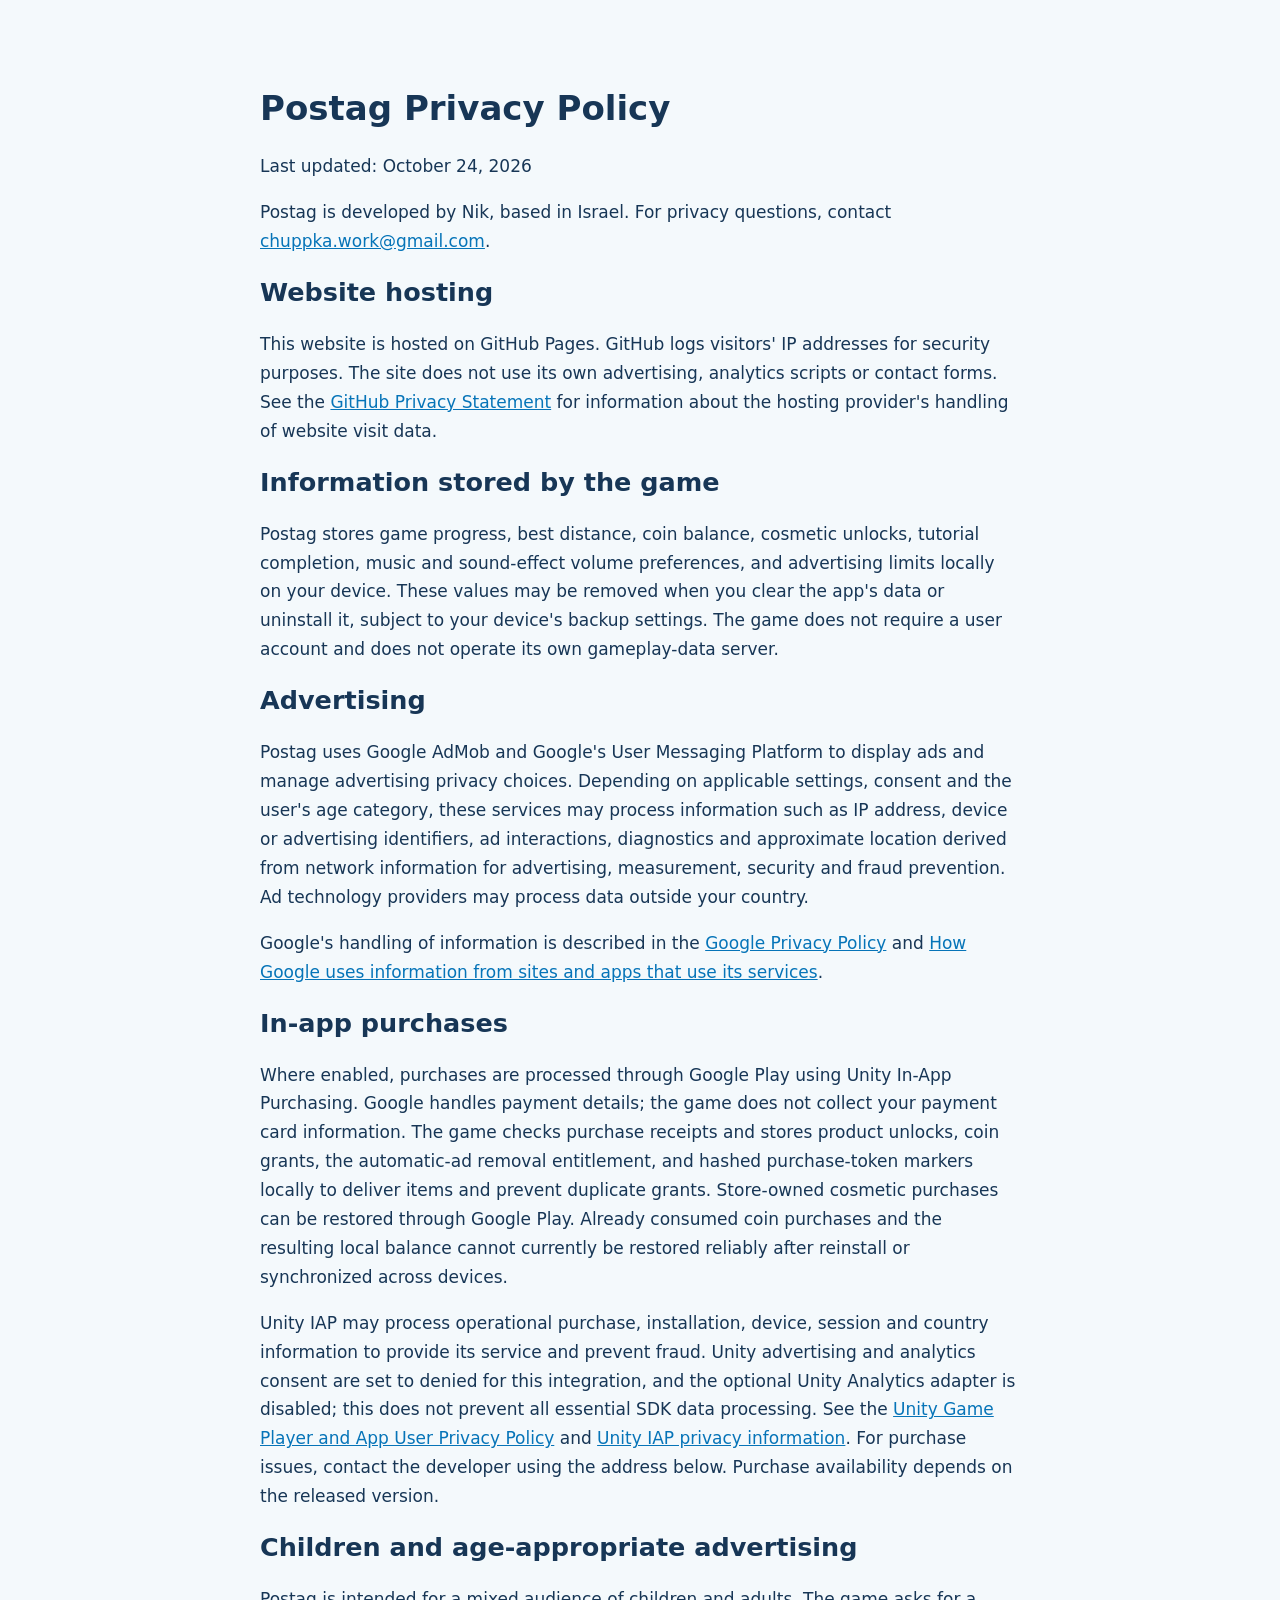
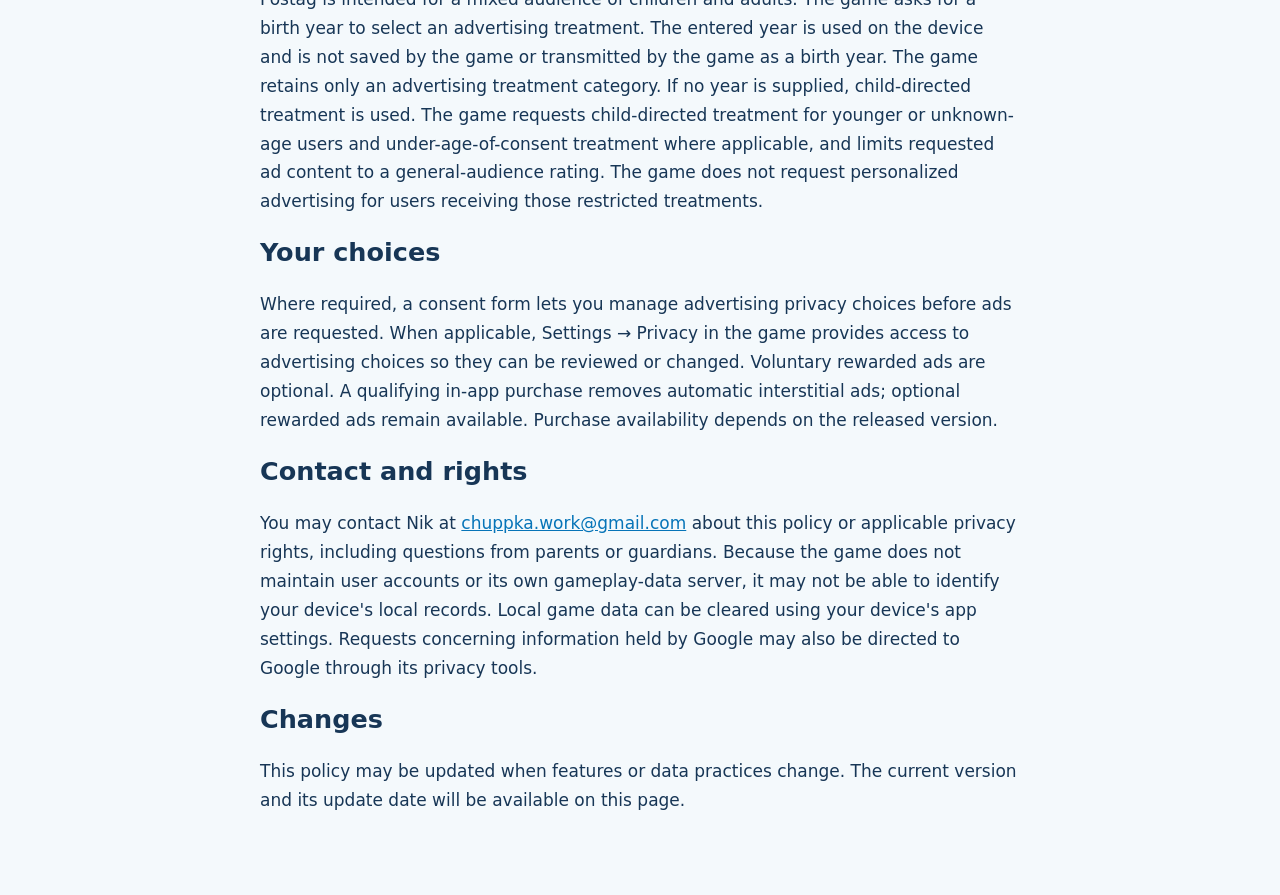
==== privacy.html @ 9c13d138 "Publish Postag website: privacy.html" ====
<!doctype html>
<html lang="en"><head><meta charset="utf-8"><meta name="viewport" content="width=device-width,initial-scale=1"><title>Postag — Privacy Policy</title><style>body{font:17px/1.7 system-ui;max-width:760px;margin:40px auto;padding:24px;color:#173656;background:#f4f9fc}h1,h2{line-height:1.25}a{color:#0674b8}</style></head><body>
<h1>Postag Privacy Policy</h1><p>Last updated: October 24, 2026</p>
<p>Postag is developed by Nik, based in Israel. For privacy questions, contact <a href="mailto:chuppka.work@gmail.com">chuppka.work@gmail.com</a>.</p>
<h2>Website hosting</h2><p>This website is hosted on GitHub Pages. GitHub logs visitors' IP addresses for security purposes. The site does not use its own advertising, analytics scripts or contact forms. See the <a href="https://docs.github.com/en/site-policy/privacy-policies/github-general-privacy-statement">GitHub Privacy Statement</a> for information about the hosting provider's handling of website visit data.</p>
<h2>Information stored by the game</h2><p>Postag stores game progress, best distance, coin balance, cosmetic unlocks, tutorial completion, music and sound-effect volume preferences, and advertising limits locally on your device. These values may be removed when you clear the app's data or uninstall it, subject to your device's backup settings. The game does not require a user account and does not operate its own gameplay-data server.</p>
<h2>Advertising</h2><p>Postag uses Google AdMob and Google's User Messaging Platform to display ads and manage advertising privacy choices. Depending on applicable settings, consent and the user's age category, these services may process information such as IP address, device or advertising identifiers, ad interactions, diagnostics and approximate location derived from network information for advertising, measurement, security and fraud prevention. Ad technology providers may process data outside your country.</p>
<p>Google's handling of information is described in the <a href="https://policies.google.com/privacy">Google Privacy Policy</a> and <a href="https://policies.google.com/technologies/partner-sites">How Google uses information from sites and apps that use its services</a>.</p>
<h2>In-app purchases</h2><p>Where enabled, purchases are processed through Google Play using Unity In-App Purchasing. Google handles payment details; the game does not collect your payment card information. The game checks purchase receipts and stores product unlocks, coin grants, the automatic-ad removal entitlement, and hashed purchase-token markers locally to deliver items and prevent duplicate grants. Store-owned cosmetic purchases can be restored through Google Play. Already consumed coin purchases and the resulting local balance cannot currently be restored reliably after reinstall or synchronized across devices.</p>
<p>Unity IAP may process operational purchase, installation, device, session and country information to provide its service and prevent fraud. Unity advertising and analytics consent are set to denied for this integration, and the optional Unity Analytics adapter is disabled; this does not prevent all essential SDK data processing. See the <a href="https://unity.com/legal/game-player-and-app-user-privacy-policy">Unity Game Player and App User Privacy Policy</a> and <a href="https://docs.unity.com/en-us/iap/privacy-and-consent/overview">Unity IAP privacy information</a>. For purchase issues, contact the developer using the address below. Purchase availability depends on the released version.</p>
<h2>Children and age-appropriate advertising</h2><p>Postag is intended for a mixed audience of children and adults. The game asks for a birth year to select an advertising treatment. The entered year is used on the device and is not saved by the game or transmitted by the game as a birth year. The game retains only an advertising treatment category. If no year is supplied, child-directed treatment is used. The game requests child-directed treatment for younger or unknown-age users and under-age-of-consent treatment where applicable, and limits requested ad content to a general-audience rating. The game does not request personalized advertising for users receiving those restricted treatments.</p>
<h2>Your choices</h2><p>Where required, a consent form lets you manage advertising privacy choices before ads are requested. When applicable, Settings → Privacy in the game provides access to advertising choices so they can be reviewed or changed. Voluntary rewarded ads are optional. A qualifying in-app purchase removes automatic interstitial ads; optional rewarded ads remain available. Purchase availability depends on the released version.</p>
<h2>Contact and rights</h2><p>You may contact Nik at <a href="mailto:chuppka.work@gmail.com">chuppka.work@gmail.com</a> about this policy or applicable privacy rights, including questions from parents or guardians. Because the game does not maintain user accounts or its own gameplay-data server, it may not be able to identify your device's local records. Local game data can be cleared using your device's app settings. Requests concerning information held by Google may also be directed to Google through its privacy tools.</p>
<h2>Changes</h2><p>This policy may be updated when features or data practices change. The current version and its update date will be available on this page.</p>
</body></html>
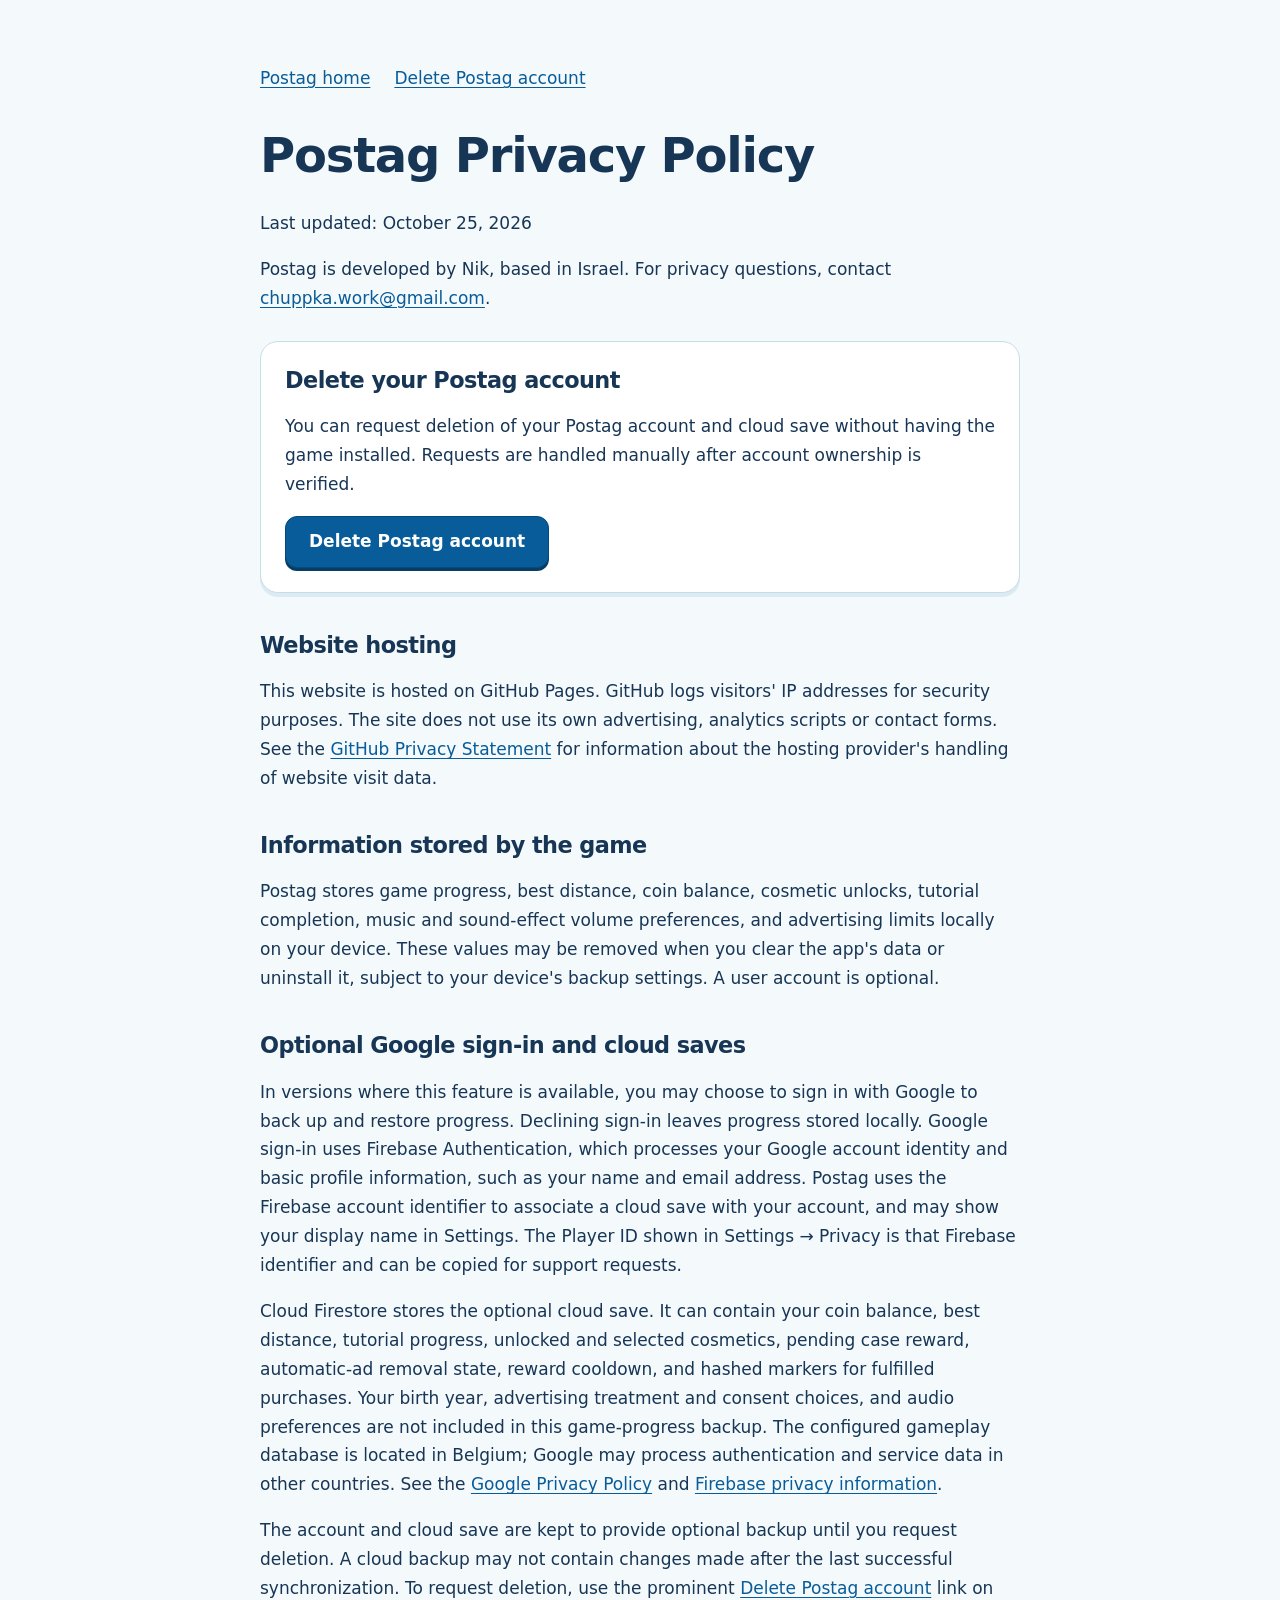
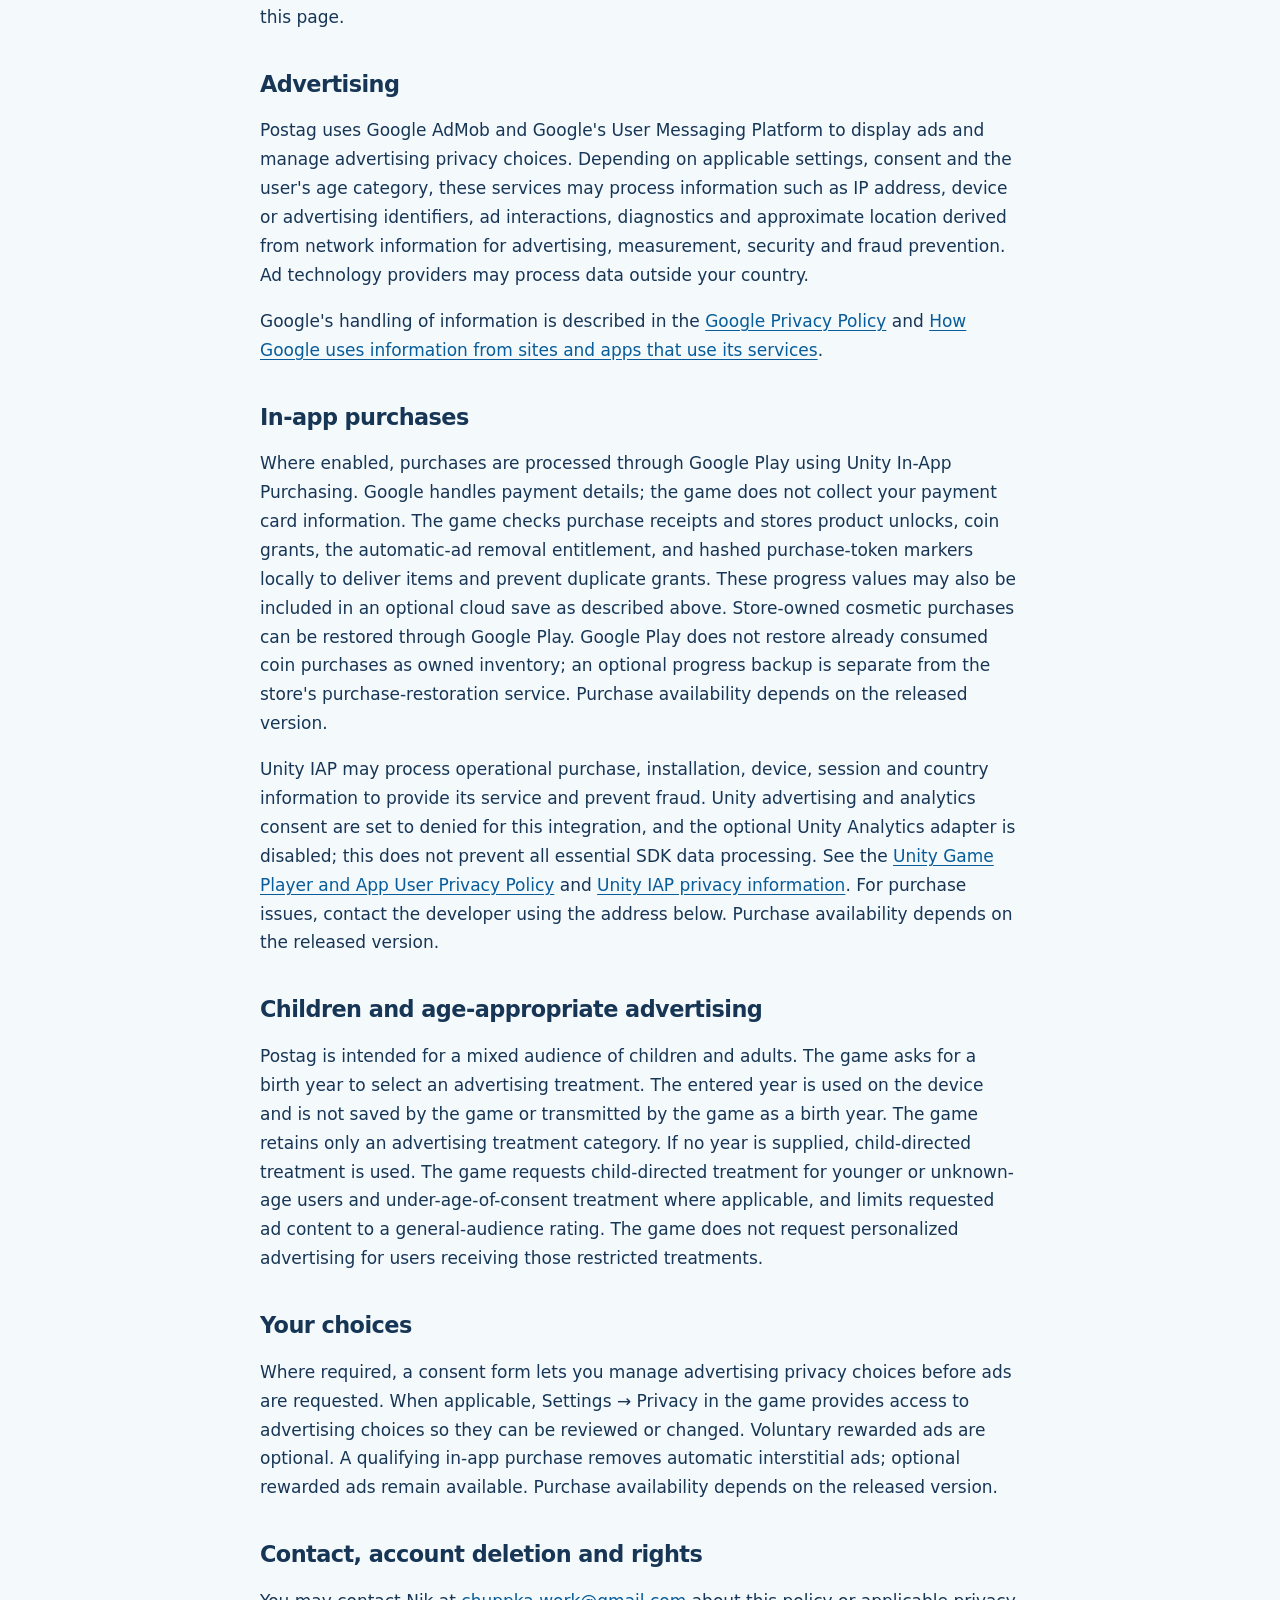
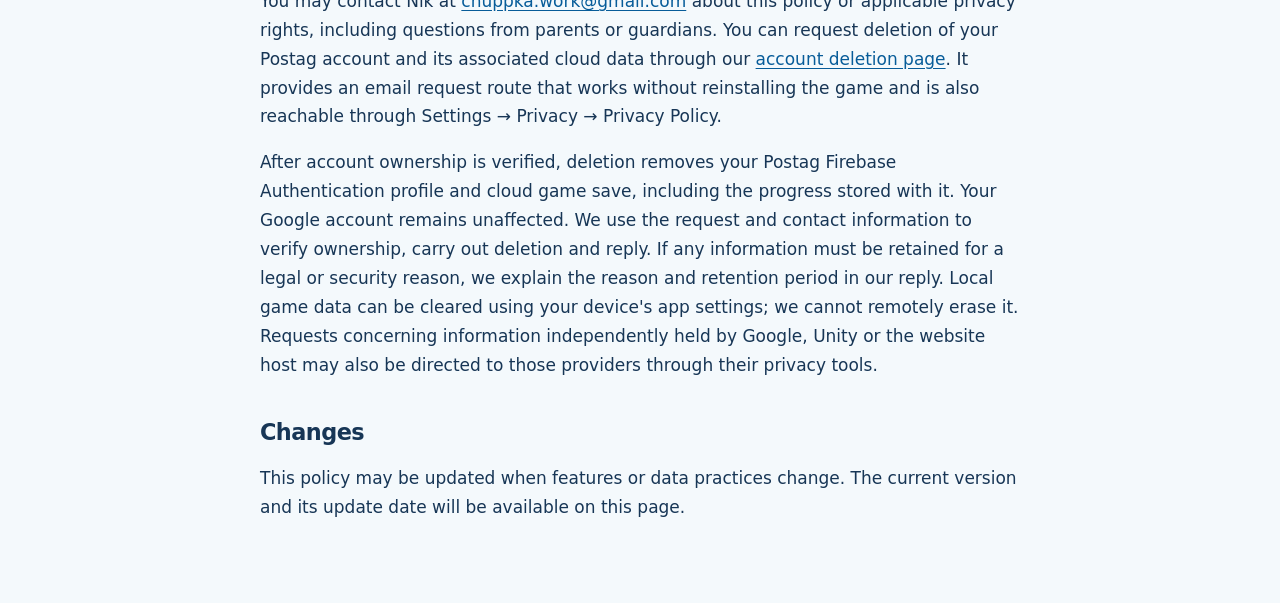
==== commit 0845e57f: "Add Postag account deletion request page and cloud privacy details" ====
--- a/privacy.html
+++ b/privacy.html
@@ -1,15 +1,22 @@
 <!doctype html>
-<html lang="en"><head><meta charset="utf-8"><meta name="viewport" content="width=device-width,initial-scale=1"><title>Postag — Privacy Policy</title><style>body{font:17px/1.7 system-ui;max-width:760px;margin:40px auto;padding:24px;color:#173656;background:#f4f9fc}h1,h2{line-height:1.25}a{color:#0674b8}</style></head><body>
-<h1>Postag Privacy Policy</h1><p>Last updated: October 24, 2026</p>
+<html lang="en"><head><meta charset="utf-8"><meta name="viewport" content="width=device-width,initial-scale=1"><title>Postag — Privacy Policy</title><link rel="stylesheet" href="site.css"></head><body>
+<nav aria-label="Site navigation"><a href="index.html">Postag home</a><a href="delete-account.html">Delete Postag account</a></nav>
+<main>
+<h1>Postag Privacy Policy</h1><p>Last updated: October 25, 2026</p>
 <p>Postag is developed by Nik, based in Israel. For privacy questions, contact <a href="mailto:chuppka.work@gmail.com">chuppka.work@gmail.com</a>.</p>
+<section class="notice" id="account-deletion" aria-labelledby="delete-heading"><h2 id="delete-heading">Delete your Postag account</h2><p>You can request deletion of your Postag account and cloud save without having the game installed. Requests are handled manually after account ownership is verified.</p><a class="button" href="delete-account.html">Delete Postag account</a></section>
 <h2>Website hosting</h2><p>This website is hosted on GitHub Pages. GitHub logs visitors' IP addresses for security purposes. The site does not use its own advertising, analytics scripts or contact forms. See the <a href="https://docs.github.com/en/site-policy/privacy-policies/github-general-privacy-statement">GitHub Privacy Statement</a> for information about the hosting provider's handling of website visit data.</p>
-<h2>Information stored by the game</h2><p>Postag stores game progress, best distance, coin balance, cosmetic unlocks, tutorial completion, music and sound-effect volume preferences, and advertising limits locally on your device. These values may be removed when you clear the app's data or uninstall it, subject to your device's backup settings. The game does not require a user account and does not operate its own gameplay-data server.</p>
+<h2>Information stored by the game</h2><p>Postag stores game progress, best distance, coin balance, cosmetic unlocks, tutorial completion, music and sound-effect volume preferences, and advertising limits locally on your device. These values may be removed when you clear the app's data or uninstall it, subject to your device's backup settings. A user account is optional.</p>
+<h2>Optional Google sign-in and cloud saves</h2><p>In versions where this feature is available, you may choose to sign in with Google to back up and restore progress. Declining sign-in leaves progress stored locally. Google sign-in uses Firebase Authentication, which processes your Google account identity and basic profile information, such as your name and email address. Postag uses the Firebase account identifier to associate a cloud save with your account, and may show your display name in Settings. The Player ID shown in Settings → Privacy is that Firebase identifier and can be copied for support requests.</p>
+<p>Cloud Firestore stores the optional cloud save. It can contain your coin balance, best distance, tutorial progress, unlocked and selected cosmetics, pending case reward, automatic-ad removal state, reward cooldown, and hashed markers for fulfilled purchases. Your birth year, advertising treatment and consent choices, and audio preferences are not included in this game-progress backup. The configured gameplay database is located in Belgium; Google may process authentication and service data in other countries. See the <a href="https://policies.google.com/privacy">Google Privacy Policy</a> and <a href="https://firebase.google.com/support/privacy">Firebase privacy information</a>.</p>
+<p>The account and cloud save are kept to provide optional backup until you request deletion. A cloud backup may not contain changes made after the last successful synchronization. To request deletion, use the prominent <a href="delete-account.html">Delete Postag account</a> link on this page.</p>
 <h2>Advertising</h2><p>Postag uses Google AdMob and Google's User Messaging Platform to display ads and manage advertising privacy choices. Depending on applicable settings, consent and the user's age category, these services may process information such as IP address, device or advertising identifiers, ad interactions, diagnostics and approximate location derived from network information for advertising, measurement, security and fraud prevention. Ad technology providers may process data outside your country.</p>
 <p>Google's handling of information is described in the <a href="https://policies.google.com/privacy">Google Privacy Policy</a> and <a href="https://policies.google.com/technologies/partner-sites">How Google uses information from sites and apps that use its services</a>.</p>
-<h2>In-app purchases</h2><p>Where enabled, purchases are processed through Google Play using Unity In-App Purchasing. Google handles payment details; the game does not collect your payment card information. The game checks purchase receipts and stores product unlocks, coin grants, the automatic-ad removal entitlement, and hashed purchase-token markers locally to deliver items and prevent duplicate grants. Store-owned cosmetic purchases can be restored through Google Play. Already consumed coin purchases and the resulting local balance cannot currently be restored reliably after reinstall or synchronized across devices.</p>
+<h2>In-app purchases</h2><p>Where enabled, purchases are processed through Google Play using Unity In-App Purchasing. Google handles payment details; the game does not collect your payment card information. The game checks purchase receipts and stores product unlocks, coin grants, the automatic-ad removal entitlement, and hashed purchase-token markers locally to deliver items and prevent duplicate grants. These progress values may also be included in an optional cloud save as described above. Store-owned cosmetic purchases can be restored through Google Play. Google Play does not restore already consumed coin purchases as owned inventory; an optional progress backup is separate from the store's purchase-restoration service. Purchase availability depends on the released version.</p>
 <p>Unity IAP may process operational purchase, installation, device, session and country information to provide its service and prevent fraud. Unity advertising and analytics consent are set to denied for this integration, and the optional Unity Analytics adapter is disabled; this does not prevent all essential SDK data processing. See the <a href="https://unity.com/legal/game-player-and-app-user-privacy-policy">Unity Game Player and App User Privacy Policy</a> and <a href="https://docs.unity.com/en-us/iap/privacy-and-consent/overview">Unity IAP privacy information</a>. For purchase issues, contact the developer using the address below. Purchase availability depends on the released version.</p>
 <h2>Children and age-appropriate advertising</h2><p>Postag is intended for a mixed audience of children and adults. The game asks for a birth year to select an advertising treatment. The entered year is used on the device and is not saved by the game or transmitted by the game as a birth year. The game retains only an advertising treatment category. If no year is supplied, child-directed treatment is used. The game requests child-directed treatment for younger or unknown-age users and under-age-of-consent treatment where applicable, and limits requested ad content to a general-audience rating. The game does not request personalized advertising for users receiving those restricted treatments.</p>
 <h2>Your choices</h2><p>Where required, a consent form lets you manage advertising privacy choices before ads are requested. When applicable, Settings → Privacy in the game provides access to advertising choices so they can be reviewed or changed. Voluntary rewarded ads are optional. A qualifying in-app purchase removes automatic interstitial ads; optional rewarded ads remain available. Purchase availability depends on the released version.</p>
-<h2>Contact and rights</h2><p>You may contact Nik at <a href="mailto:chuppka.work@gmail.com">chuppka.work@gmail.com</a> about this policy or applicable privacy rights, including questions from parents or guardians. Because the game does not maintain user accounts or its own gameplay-data server, it may not be able to identify your device's local records. Local game data can be cleared using your device's app settings. Requests concerning information held by Google may also be directed to Google through its privacy tools.</p>
+<h2>Contact, account deletion and rights</h2><p>You may contact Nik at <a href="mailto:chuppka.work@gmail.com">chuppka.work@gmail.com</a> about this policy or applicable privacy rights, including questions from parents or guardians. You can request deletion of your Postag account and its associated cloud data through our <a href="delete-account.html">account deletion page</a>. It provides an email request route that works without reinstalling the game and is also reachable through Settings → Privacy → Privacy Policy.</p>
+<p>After account ownership is verified, deletion removes your Postag Firebase Authentication profile and cloud game save, including the progress stored with it. Your Google account remains unaffected. We use the request and contact information to verify ownership, carry out deletion and reply. If any information must be retained for a legal or security reason, we explain the reason and retention period in our reply. Local game data can be cleared using your device's app settings; we cannot remotely erase it. Requests concerning information independently held by Google, Unity or the website host may also be directed to those providers through their privacy tools.</p>
 <h2>Changes</h2><p>This policy may be updated when features or data practices change. The current version and its update date will be available on this page.</p>
-</body></html>
+</main></body></html>
--- a/site.css
+++ b/site.css
@@ -0,0 +1,20 @@
+:root{color-scheme:light;--ink:#173656;--link:#075c99;--paper:#fff;--line:#c5dce9}
+*{box-sizing:border-box}
+body{font:17px/1.7 system-ui,-apple-system,BlinkMacSystemFont,"Segoe UI",sans-serif;max-width:808px;margin:40px auto;padding:24px;color:var(--ink);background:#f4f9fc;overflow-wrap:anywhere}
+h1,h2{line-height:1.25;letter-spacing:-.025em}
+h1{font-size:clamp(2rem,7vw,3rem);margin:.3em 0 .5em}
+h2{font-size:1.4rem;margin-top:1.7em}
+a{color:var(--link);text-underline-offset:.18em}
+a:hover{text-decoration-thickness:2px}
+a:focus-visible{outline:3px solid #d97706;outline-offset:5px;border-radius:4px}
+nav{display:flex;gap:12px 24px;flex-wrap:wrap;margin-bottom:32px}
+.eyebrow{font-size:.85rem;font-weight:700;letter-spacing:.07em;text-transform:uppercase}
+.notice{border:1px solid var(--line);border-radius:18px;padding:24px;margin:28px 0;background:var(--paper);box-shadow:0 4px 0 #dceaf2}
+.notice h2{margin-top:0}
+.button{display:inline-block;max-width:100%;padding:13px 23px;border-radius:12px;border:1px solid #064a7b;background:#075c99;color:white;font-weight:700;line-height:1.4;text-decoration:none;text-align:center;box-shadow:0 3px 0 #063d64}
+.button:hover{background:#064a7b}
+.button:active{transform:translateY(1px);box-shadow:0 2px 0 #063d64}
+.muted{font-size:.94rem;color:#405c74}
+li+li{margin-top:10px}
+code{font-size:.92em;background:#e7f0f6;padding:.1em .3em;border-radius:4px}
+@media(max-width:480px){body{margin:12px auto;padding:20px;font-size:16px}.notice{padding:20px}.button{width:100%}nav{margin-bottom:24px}}
